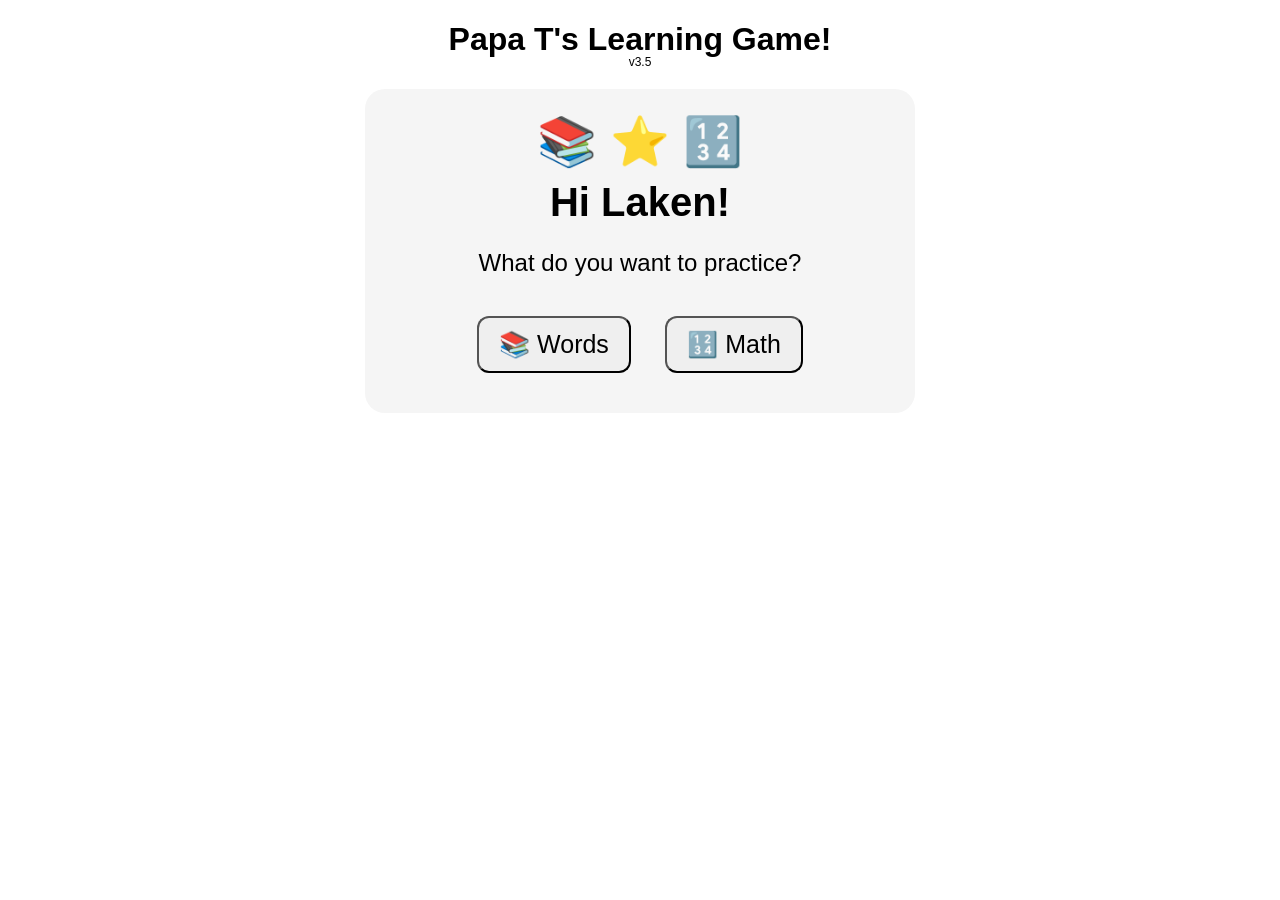
==== index.html @ df025a1c "Add files via upload" ====
<!DOCTYPE html>
<html>
<head>
    <meta name="viewport" content="width=device-width, initial-scale=1.0">
    <title>Terry's Learning Game</title>
    <link rel="stylesheet" href="style.css?v=3">
</head>

<body>

    <h1>Papa T's Learning Game!</h1>
    <p class="version">v3.5</p>

    <div id="welcomeScreen" class="welcomeScreen">

        <div class="welcomeIcons">
            📚 ⭐ 🔢
        </div>

        <h2>Hi Laken!</h2>

        <p class="welcomeMessage">
            What do you want to practice?
        </p>

        <button class="gameButton" onclick="beginGame('fry100')">
            📚 Words
        </button>

        <button class="gameButton" onclick="beginGame('mathFacts')">
            🔢 Math
        </button>

    </div>


    <div id="gameArea" style="display:none;">

        <div class="imageFrame" id="displayArea">

            <img id="cardImage"
                 class="cardImage"
                 src=""
                 alt="">

            <div id="displayText"></div>

        </div>


        <div class="card">
            <h2 id="question"></h2>
            <h2 id="answer"></h2>
        </div>


        <button id="showButton"
                class="gameButton">
            Show Answer
        </button>

        <button id="gotItButton"
                class="gameButton"
                onclick="gotIt()">
            Got It!
        </button>

        <button id="missedButton"
                class="gameButton"
                onclick="missedIt()">
            Try Again
        </button>

        <button id="wordsAgainButton"
                class="gameButton"
                onclick="beginNextGame('fry100')">
            📚 Words
        </button>

        <button id="mathAgainButton"
                class="gameButton"
                onclick="beginNextGame('mathFacts')">
            🔢 Math
        </button>

        <button id="speakButton"
                class="gameButton"
                onclick="startListening()">
            🎤 Speak
        </button>

        <p id="score"></p>

    </div>


    <!-- For clearing out array in localStorage
    <button class="gameButton"
            onclick="resetProgress()">
        Reset Progress
    </button>
    -->


    <!-- For stepping through a deck
    <button class="gameButton"
            onclick="nextCard()">
        Next Card
    </button>
    -->


    <script src="script.js?v=200b"></script>

</body>
</html>
---- style.css ----
/* =========================================================
   Papa T's Learning Game
   style.css
   Cleaned and organized version
   ========================================================= */


/* ---------------------------------------------------------
   1. PAGE BASICS
   Applies to the whole page.
   --------------------------------------------------------- */

body {
    text-align: center;
    font-family: Arial, Helvetica, sans-serif;
    margin: 0;
    padding: 0;
}


/* ---------------------------------------------------------
   2. MAIN QUESTION / WORD
   This is the large word Laken reads.
   --------------------------------------------------------- */

#question {
    font-size: 48px;
    font-weight: bold;
    margin: 20px 0;
}


/* ---------------------------------------------------------
   3. FLEXIBLE DISPLAY AREA
   Hidden until JavaScript decides to show it.
   --------------------------------------------------------- */

#displayArea {
    display: none;
}

#displayText {
    display: none;
    width: 100%;
    min-height: 120px;
    height: auto;

    align-items: center;
    justify-content: center;

    text-align: center;
    font-size: 3rem;
    font-weight: bold;

    padding: 15px;
    box-sizing: border-box;
}


/* ---------------------------------------------------------
   4. MAIN GAME CARD
   The central play area.
   --------------------------------------------------------- */

.card {
    width: 90%;
    max-width: 400px;
    min-height: 200px;

    margin: 30px auto;
    padding: 20px;

    background: #f9f9f9;
    border: 2px solid #444;
    border-radius: 20px;

    box-shadow: 0 6px 14px rgba(0, 0, 0, 0.18);
}

/* Listening message while microphone is active */
.listening {
    font-size: 1.1rem;
    font-weight: normal;
    color: #666;
}


/* ---------------------------------------------------------
   5. IMAGE AREA
   Used for Papa T image, card pictures, and other artwork.
   --------------------------------------------------------- */

.imageFrame {
    width: 90%;
    max-width: 400px;
    min-height: 120px;
    height: auto;

    margin: 15px auto;

    background: white;
    border: 2px solid #333;
    border-radius: 18px;

    overflow: hidden;
}

.cardImage {
    width: 100%;
    height: 100%;
    object-fit: contain;
}


/* ---------------------------------------------------------
   6. ANSWER / RESULT MESSAGE
   "Correct!", "Try Again", and homophone messages appear here.
   --------------------------------------------------------- */

#answer {
    font-size: 1.4rem;
    line-height: 1.5;
    margin-top: 20px;
    min-height: 70px;
}


/* ---------------------------------------------------------
   7. BUTTONS
   Shared styling for Speak, Next, Got It, Try Again, etc.
   --------------------------------------------------------- */

.gameButton {
    font-size: 25px;
    padding: 12px 20px;
    margin: 15px;

    border-radius: 12px;
    cursor: pointer;
}

#gotItButton,
#missedButton {
    width: 140px;
}


/* ---------------------------------------------------------
   8. WELCOME SCREEN
   Start-of-game panel.
   --------------------------------------------------------- */

.welcomeScreen {
    text-align: center;

    padding: 25px;
    max-width: 500px;
    margin: 20px auto;

    border-radius: 20px;
    background: #f5f5f5;
}

.welcomeScreen h2 {
    font-size: 2.5rem;
    margin: 10px;
}

.welcomeIcons {
    font-size: 3rem;
}

.welcomeMessage {
    font-size: 1.5rem;
}

.welcomeDeck {
    font-size: 1.2rem;
    font-weight: bold;
}


/* ---------------------------------------------------------
   9. END-OF-ROUND IMAGE
   Optional class for the "Round Complete!" PNG.
   If the image already uses class="cardImage", you do not
   have to change anything. This class is only here if you
   want the end-round artwork to have its own size later.
   --------------------------------------------------------- */

.roundCompleteImage {
    width: 100%;
    max-width: 500px;
    height: auto;

    display: block;
    margin: 20px auto;

    border-radius: 18px;
}


/* ---------------------------------------------------------
   10. VERSION NUMBER
   Small footer text.
   --------------------------------------------------------- */

.version {
    font-size: 12px;
    margin-top: -25px;
}


/* ---------------------------------------------------------
   11. SMALL-SCREEN ADJUSTMENTS
   Keeps the play screen comfortable on an iPhone.
   --------------------------------------------------------- */

@media (max-width: 500px) {

    #question {
        font-size: 42px;
    }

    .gameButton {
        font-size: 23px;
        margin: 10px;
    }

    .card {
        width: 88%;
        padding: 16px;
    }

    #answer {
        font-size: 1.25rem;
    }
}
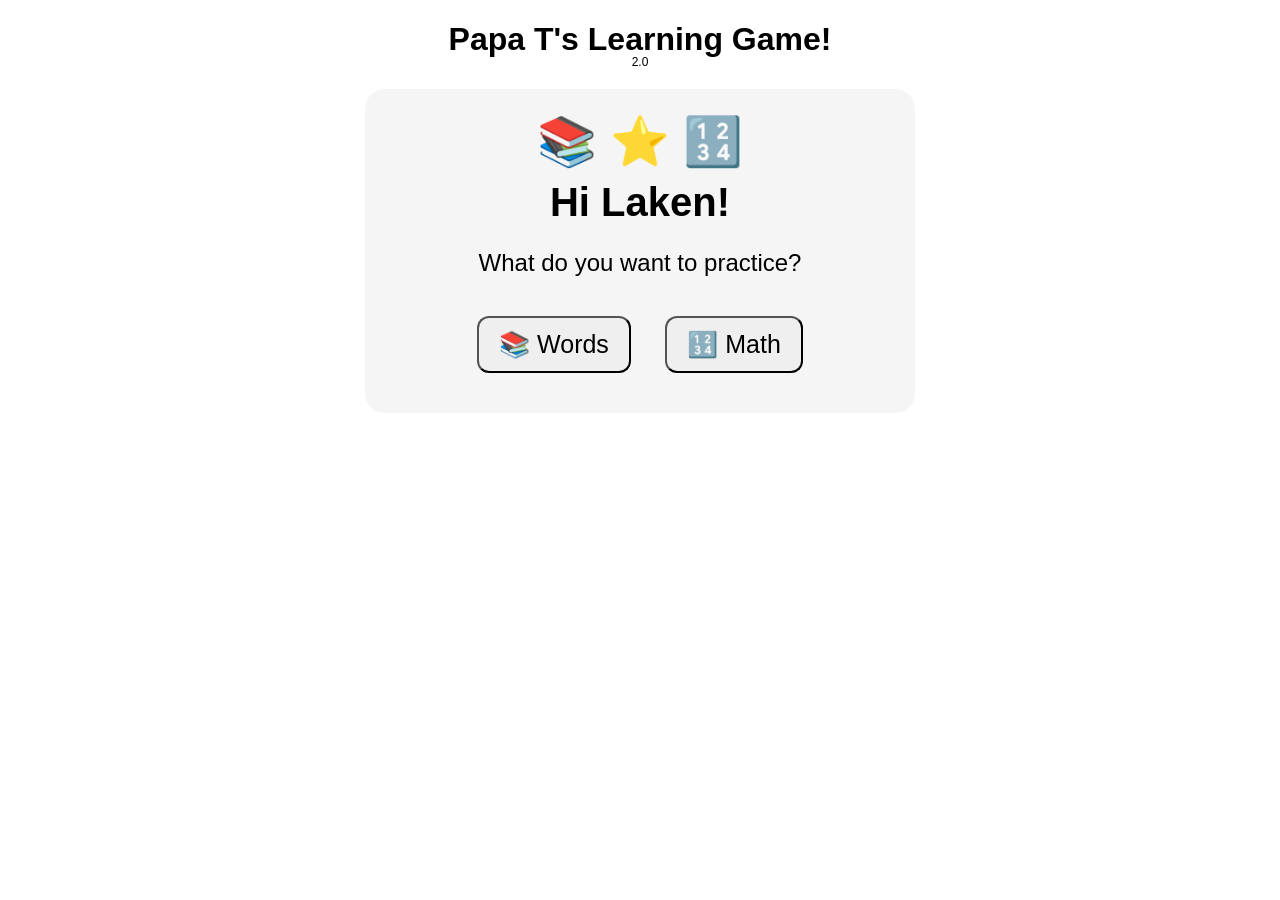
==== commit 15667699: "Add files via upload" ====
--- a/index.html
+++ b/index.html
@@ -3,13 +3,13 @@
 <head>
     <meta name="viewport" content="width=device-width, initial-scale=1.0">
     <title>Terry's Learning Game</title>
-    <link rel="stylesheet" href="style.css?v=3">
+    <link rel="stylesheet" href="style.css?v=4">
 </head>
 
 <body>
 
     <h1>Papa T's Learning Game!</h1>
-    <p class="version">v3.5</p>
+    <p class="version">2.0</p>
 
     <div id="welcomeScreen" class="welcomeScreen">
 
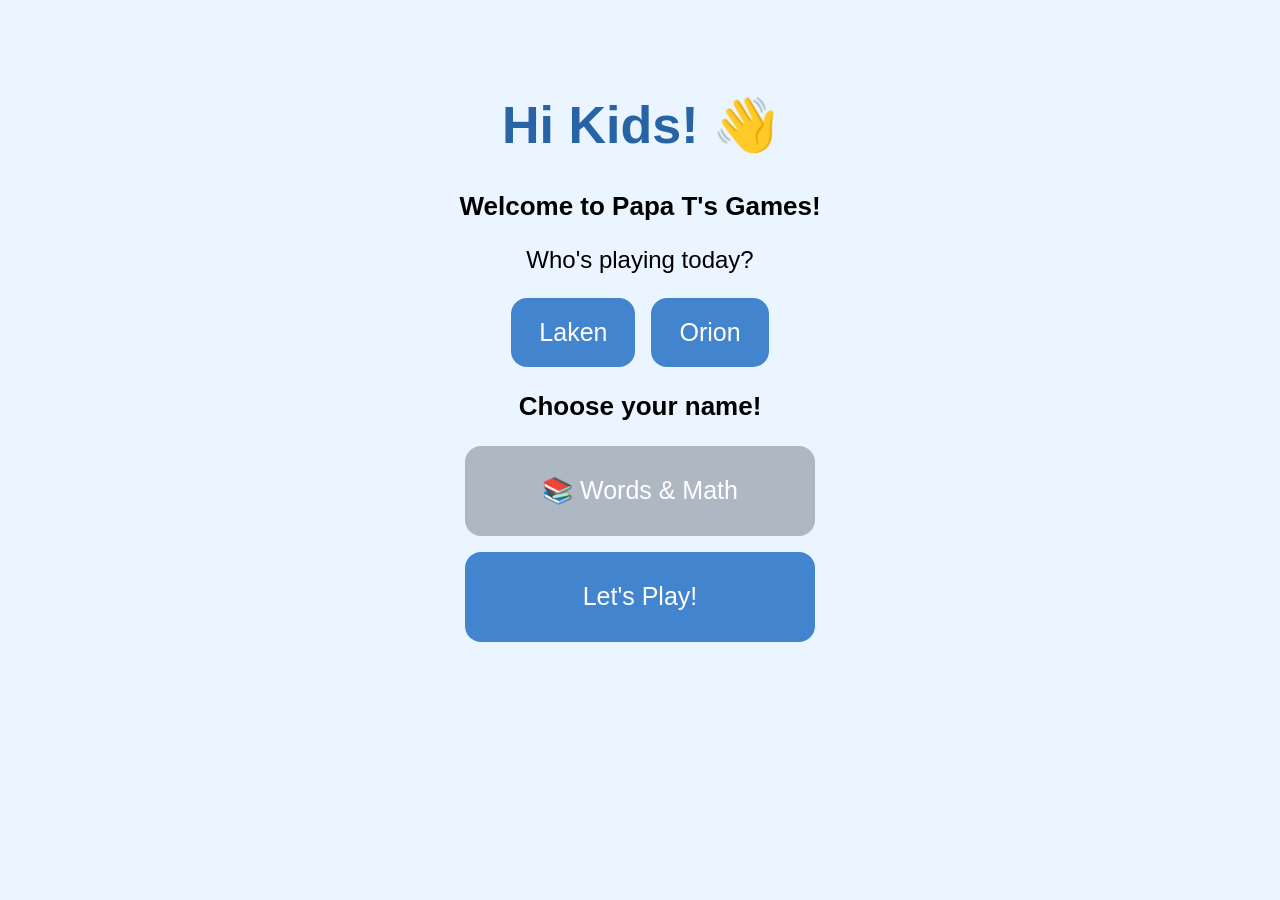
==== commit 12894c9d: "Add files via upload" ====
--- a/index.html
+++ b/index.html
@@ -1,116 +1,72 @@
+
 <!DOCTYPE html>
-<html>
+<html lang="en">
 <head>
-    <meta name="viewport" content="width=device-width, initial-scale=1.0">
-    <title>Terry's Learning Game</title>
-    <link rel="stylesheet" href="style.css?v=4">
+    <meta charset="UTF-8">
+    <meta name="viewport"
+          content="width=device-width, initial-scale=1.0">
+
+    <title>Papa T's Games</title>
+    <link rel="stylesheet" href="home.css">
 </head>
 
 <body>
+    <main class="home">
+        <h1>Hi Kids! 👋</h1>
+        <h2>Welcome to Papa T's Games!</h2>
 
-    <h1>Papa T's Learning Game!</h1>
-    <p class="version">2.0</p>
+        <p>Who's playing today?</p>
 
-    <div id="welcomeScreen" class="welcomeScreen">
+        <div class="studentButtons">
+            <button onclick="selectStudent('Laken', this)">
+                Laken
+            </button>
 
-        <div class="welcomeIcons">
-            📚 ⭐ 🔢
+            <button onclick="selectStudent('Orion', this)">
+                Orion
+            </button>
         </div>
 
-        <h2>Hi Laken!</h2>
+        <h2 id="greeting">Choose your name!</h2>
 
-        <p class="welcomeMessage">
-            What do you want to practice?
-        </p>
+        <div class="gameButtons">
+            <button id="wordsButton"
+                    onclick="startGame('ptlg.html')"
+                    disabled>
+                📚 Words & Math
+            </button>
 
-        <button class="gameButton" onclick="beginGame('fry100')">
-            📚 Words
-        </button>
+            <button id="orionButton"
+                    onclick="startGame('ptog.html')"
+                🔴 Shapes & Colors
+                <small>Let's Play!</small>
+            </button>
+        </div>
+    </main>
 
-        <button class="gameButton" onclick="beginGame('mathFacts')">
-            🔢 Math
-        </button>
+    <script>
+        let studentName = "";
 
-    </div>
+        function selectStudent(name, button) {
+            studentName = name;
 
+            document.getElementById("greeting").textContent =
+                "Hi " + name + "! What shall we play?";
 
-    <div id="gameArea" style="display:none;">
+            document.querySelectorAll(".studentButtons button")
+                .forEach(b => b.classList.remove("selected"));
 
-        <div class="imageFrame" id="displayArea">
+            button.classList.add("selected");
 
-            <img id="cardImage"
-                 class="cardImage"
-                 src=""
-                 alt="">
+            document.getElementById("wordsButton").disabled = false;
+        }
 
-            <div id="displayText"></div>
+        function startGame(page) {
+            if (!studentName) return;
 
-        </div>
-
-
-        <div class="card">
-            <h2 id="question"></h2>
-            <h2 id="answer"></h2>
-        </div>
-
-
-        <button id="showButton"
-                class="gameButton">
-            Show Answer
-        </button>
-
-        <button id="gotItButton"
-                class="gameButton"
-                onclick="gotIt()">
-            Got It!
-        </button>
-
-        <button id="missedButton"
-                class="gameButton"
-                onclick="missedIt()">
-            Try Again
-        </button>
-
-        <button id="wordsAgainButton"
-                class="gameButton"
-                onclick="beginNextGame('fry100')">
-            📚 Words
-        </button>
-
-        <button id="mathAgainButton"
-                class="gameButton"
-                onclick="beginNextGame('mathFacts')">
-            🔢 Math
-        </button>
-
-        <button id="speakButton"
-                class="gameButton"
-                onclick="startListening()">
-            🎤 Speak
-        </button>
-
-        <p id="score"></p>
-
-    </div>
-
-
-    <!-- For clearing out array in localStorage
-    <button class="gameButton"
-            onclick="resetProgress()">
-        Reset Progress
-    </button>
-    -->
-
-
-    <!-- For stepping through a deck
-    <button class="gameButton"
-            onclick="nextCard()">
-        Next Card
-    </button>
-    -->
-
-
-    <script src="script.js?v=200b"></script>
-
+            window.location.href =
+                page + "?student=" + encodeURIComponent(studentName);
+        }
+    </script>
 </body>
-</html>+</html>
--- a/home.css
+++ b/home.css
@@ -0,0 +1,71 @@
+
+body {
+    margin: 0;
+    font-family: Arial, sans-serif;
+    background: #eaf5ff;
+    text-align: center;
+}
+
+.home {
+    max-width: 600px;
+    margin: 40px auto;
+    padding: 20px;
+}
+
+h1 {
+    font-size: 52px;
+    color: #2863a5;
+}
+
+h2 {
+    font-size: 26px;
+}
+
+p {
+    font-size: 24px;
+}
+
+.studentButtons,
+.gameButtons {
+    display: flex;
+    justify-content: center;
+    flex-wrap: wrap;
+    gap: 16px;
+    margin: 24px 0;
+}
+
+button {
+    font-size: 25px;
+    padding: 20px 28px;
+    border: none;
+    border-radius: 16px;
+    background: #4384cf;
+    color: white;
+    cursor: pointer;
+}
+
+button.selected {
+    background: #24834b;
+}
+
+.gameButtons {
+    flex-direction: column;
+    align-items: center;
+}
+
+.gameButtons button {
+    width: 100%;
+    max-width: 350px;
+    min-height: 90px;
+}
+
+button:disabled {
+    background: #aeb8c3;
+    cursor: not-allowed;
+}
+
+small {
+    display: block;
+    font-size: 15px;
+    margin-top: 8px;
+}
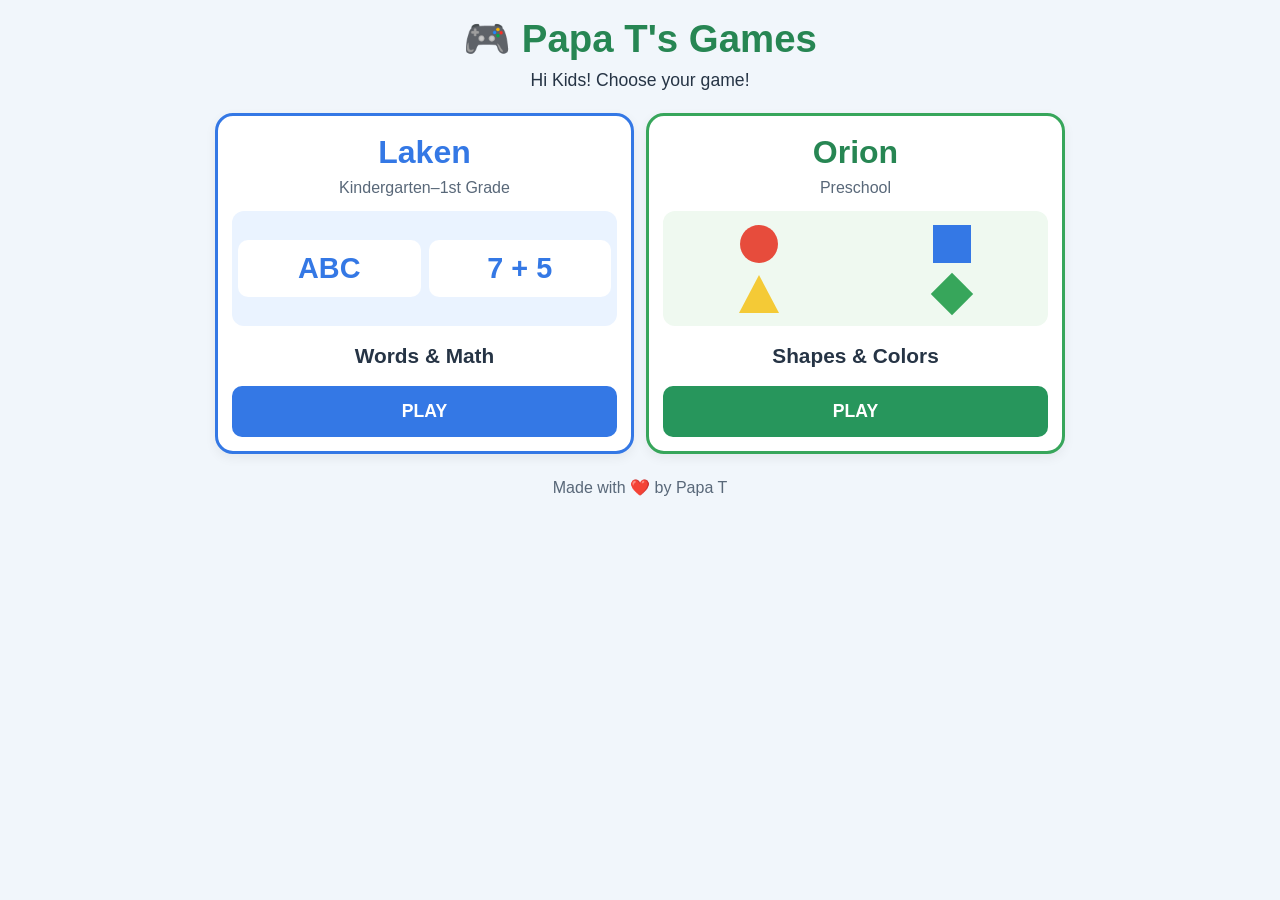
==== commit e4a9970d: "Add files via upload" ====
--- a/index.html
+++ b/index.html
@@ -7,66 +7,57 @@
           content="width=device-width, initial-scale=1.0">
 
     <title>Papa T's Games</title>
-    <link rel="stylesheet" href="home.css">
+    <link rel="stylesheet" href="home.css?v=4">
 </head>
 
 <body>
     <main class="home">
-        <h1>Hi Kids! 👋</h1>
-        <h2>Welcome to Papa T's Games!</h2>
 
-        <p>Who's playing today?</p>
+        <header class="welcome">
+            <h1>🎮 Papa T's Games</h1>
+            <p>Hi Kids! Choose your game!</p>
+        </header>
 
-        <div class="studentButtons">
-            <button onclick="selectStudent('Laken', this)">
-                Laken
-            </button>
+        <section class="gameCard lakenCard">
+            <h2>Laken</h2>
+            <p class="grade">Kindergarten–1st Grade</p>
 
-            <button onclick="selectStudent('Orion', this)">
-                Orion
-            </button>
-        </div>
+            <div class="gamePicture lakenPicture">
+                <div class="learningTile">ABC</div>
+                <div class="learningTile">7 + 5</div>
+            </div>
 
-        <h2 id="greeting">Choose your name!</h2>
+            <h3>Words &amp; Math</h3>
 
-        <div class="gameButtons">
-            <button id="wordsButton"
-                    onclick="startGame('ptlg.html')"
-                    disabled>
-                📚 Words & Math
-            </button>
+            <a class="playButton lakenButton"
+               href="ptlg.html?student=Laken">
+                PLAY
+            </a>
+        </section>
 
-            <button id="orionButton"
-                    onclick="startGame('ptog.html')"
-                🔴 Shapes & Colors
-                <small>Let's Play!</small>
-            </button>
-        </div>
+        <section class="gameCard orionCard">
+            <h2>Orion</h2>
+            <p class="grade">Preschool</p>
+
+            <div class="gamePicture orionPicture">
+                <div class="shapePictures">
+                    <div class="circle"></div>
+                    <div class="square"></div>
+                    <div class="triangle"></div>
+                    <div class="diamond"></div>
+                </div>
+            </div>
+
+            <h3>Shapes &amp; Colors</h3>
+
+            <a class="playButton orionButton"
+               href="ptog.html?student=Orion">
+                PLAY
+            </a>
+        </section>
+
+        <footer>Made with ❤️ by Papa T</footer>
+
     </main>
-
-    <script>
-        let studentName = "";
-
-        function selectStudent(name, button) {
-            studentName = name;
-
-            document.getElementById("greeting").textContent =
-                "Hi " + name + "! What shall we play?";
-
-            document.querySelectorAll(".studentButtons button")
-                .forEach(b => b.classList.remove("selected"));
-
-            button.classList.add("selected");
-
-            document.getElementById("wordsButton").disabled = false;
-        }
-
-        function startGame(page) {
-            if (!studentName) return;
-
-            window.location.href =
-                page + "?student=" + encodeURIComponent(studentName);
-        }
-    </script>
 </body>
 </html>
--- a/home.css
+++ b/home.css
@@ -1,71 +1,207 @@
+
+* {
+    box-sizing: border-box;
+}
 
 body {
     margin: 0;
-    font-family: Arial, sans-serif;
-    background: #eaf5ff;
+    font-family: Arial, Helvetica, sans-serif;
+    background: #f1f6fb;
+    color: #263445;
+}
+
+.home {
+    width: min(100% - 20px, 850px);
+    margin: 0 auto;
+    padding: 16px 0;
+
+    display: grid;
+    grid-template-columns: repeat(2, minmax(0, 1fr));
+    gap: 12px;
+}
+
+.welcome {
+    grid-column: 1 / -1;
     text-align: center;
-}
-
-.home {
-    max-width: 600px;
-    margin: 40px auto;
-    padding: 20px;
-}
-
-h1 {
-    font-size: 52px;
-    color: #2863a5;
-}
-
-h2 {
-    font-size: 26px;
-}
-
-p {
-    font-size: 24px;
-}
-
-.studentButtons,
-.gameButtons {
+    margin-bottom: 10px;
+}
+
+.welcome h1 {
+    color: #278653;
+    font-size: clamp(1.6rem, 5vw, 2.4rem);
+    margin: 0 0 8px;
+}
+
+.welcome p {
+    font-size: 1.1rem;
+    margin: 0;
+}
+
+.gameCard {
+    min-width: 0;
+    background: white;
+    border: 3px solid;
+    border-radius: 18px;
+    padding: 14px;
+
     display: flex;
-    justify-content: center;
-    flex-wrap: wrap;
-    gap: 16px;
-    margin: 24px 0;
-}
-
-button {
-    font-size: 25px;
-    padding: 20px 28px;
-    border: none;
-    border-radius: 16px;
-    background: #4384cf;
-    color: white;
-    cursor: pointer;
-}
-
-button.selected {
-    background: #24834b;
-}
-
-.gameButtons {
     flex-direction: column;
     align-items: center;
-}
-
-.gameButtons button {
+    text-align: center;
+
+    box-shadow: 0 4px 12px rgba(0,0,0,.06);
+}
+
+.lakenCard {
+    border-color: #3478e5;
+}
+
+.orionCard {
+    border-color: #37a65b;
+}
+
+.gameCard h2 {
+    font-size: clamp(1.4rem, 4vw, 2rem);
+    margin: 4px 0;
+}
+
+.lakenCard h2 {
+    color: #3478e5;
+}
+
+.orionCard h2 {
+    color: #278653;
+}
+
+.grade {
+    font-size: clamp(.75rem, 2vw, 1rem);
+    color: #596879;
+    margin: 4px 0 14px;
+}
+
+.gamePicture {
     width: 100%;
-    max-width: 350px;
-    min-height: 90px;
-}
-
-button:disabled {
-    background: #aeb8c3;
-    cursor: not-allowed;
-}
-
-small {
+    min-height: 115px;
+    border-radius: 12px;
+    padding: 12px 6px;
+
+    display: flex;
+    align-items: center;
+    justify-content: center;
+}
+
+.lakenPicture {
+    background: #eaf3ff;
+    gap: 8px;
+}
+
+.orionPicture {
+    background: #eff9f0;
+}
+
+.learningTile {
+    background: white;
+    color: #3478e5;
+    font-weight: bold;
+    font-size: clamp(1rem, 3vw, 1.8rem);
+    border-radius: 10px;
+    padding: 12px 6px;
+    flex: 1;
+}
+
+.shapePictures {
+    width: 100%;
+    display: grid;
+    grid-template-columns: repeat(2, 1fr);
+    gap: 12px;
+    justify-items: center;
+    align-items: center;
+}
+
+.circle {
+    width: 38px;
+    height: 38px;
+    background: #e74c3c;
+    border-radius: 50%;
+}
+
+.square {
+    width: 38px;
+    height: 38px;
+    background: #3478e5;
+}
+
+.triangle {
+    width: 0;
+    height: 0;
+    border-left: 20px solid transparent;
+    border-right: 20px solid transparent;
+    border-bottom: 38px solid #f4ca36;
+}
+
+.diamond {
+    width: 30px;
+    height: 30px;
+    background: #37a65b;
+    transform: rotate(45deg);
+}
+
+.gameCard h3 {
+    font-size: clamp(.95rem, 2.5vw, 1.3rem);
+    margin: 18px 0;
+}
+
+.playButton {
     display: block;
-    font-size: 15px;
-    margin-top: 8px;
-}
+    width: 100%;
+    margin-top: auto;
+    padding: 15px 6px;
+    border-radius: 10px;
+
+    color: white;
+    text-decoration: none;
+    font-size: 1.1rem;
+    font-weight: bold;
+}
+
+.lakenButton {
+    background: #3478e5;
+}
+
+.orionButton {
+    background: #27965c;
+}
+
+.playButton:active {
+    transform: scale(.98);
+}
+
+.playButton:focus-visible {
+    outline: 3px solid #263445;
+    outline-offset: 3px;
+}
+
+footer {
+    grid-column: 1 / -1;
+    text-align: center;
+    color: #596879;
+    padding: 12px;
+}
+
+@media (max-width: 400px) {
+    .gameCard {
+        padding: 9px;
+    }
+
+    .shapePictures {
+        gap: 8px;
+    }
+
+    .gamePicture {
+        min-height: 105px;
+    }
+
+    .gameCard h3 {
+        margin: 12px 0;
+    }
+}
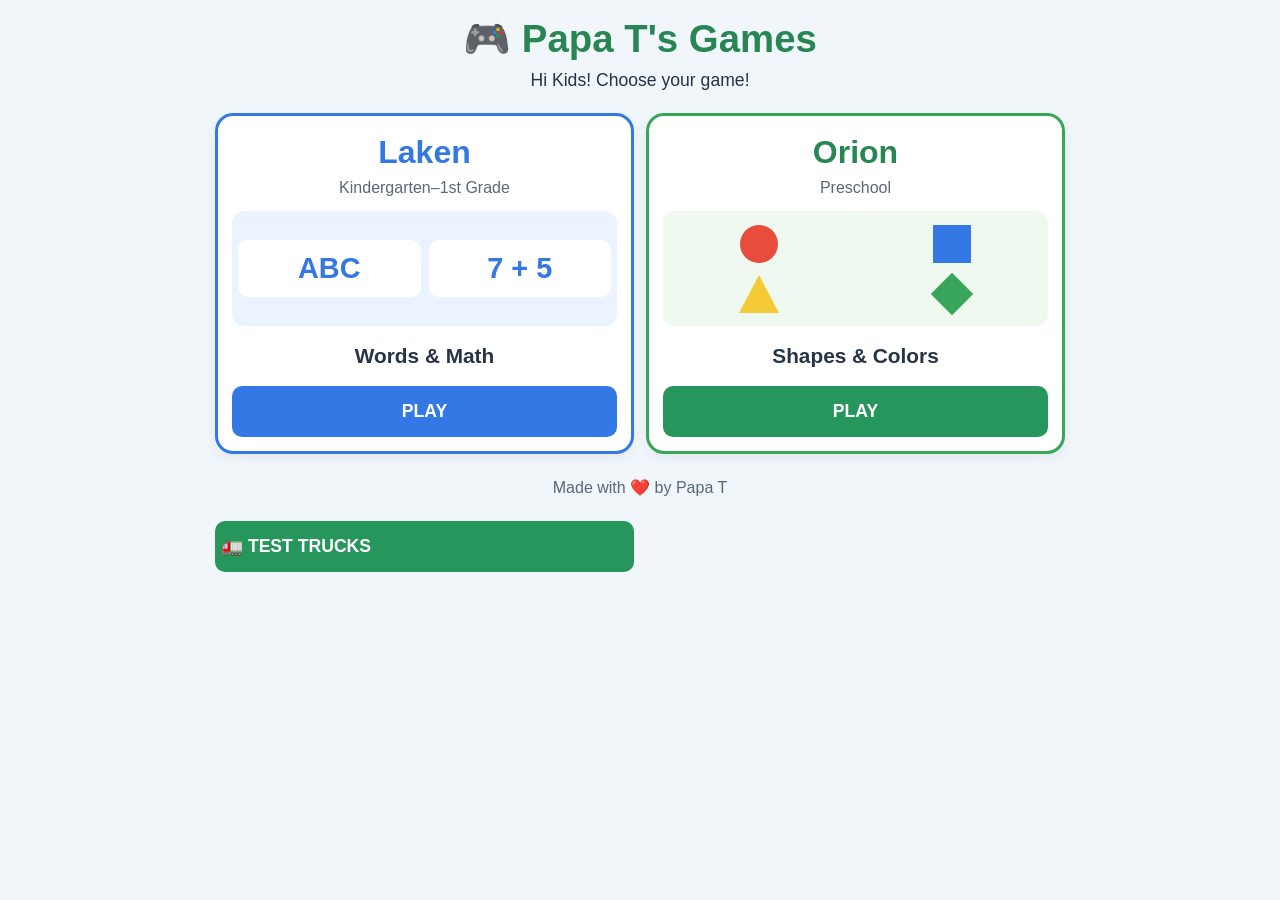
==== commit 5b531f11: "Add files via upload" ====
--- a/index.html
+++ b/index.html
@@ -7,7 +7,7 @@
           content="width=device-width, initial-scale=1.0">
 
     <title>Papa T's Games</title>
-    <link rel="stylesheet" href="home.css?v=4">
+    <link rel="stylesheet" href="home.css?v=5">
 </head>
 
 <body>
@@ -58,6 +58,11 @@
 
         <footer>Made with ❤️ by Papa T</footer>
 
+<a class="playButton orionButton"
+   href="trucks.html">
+    🚛 TEST TRUCKS
+</a>
+
     </main>
 </body>
 </html>
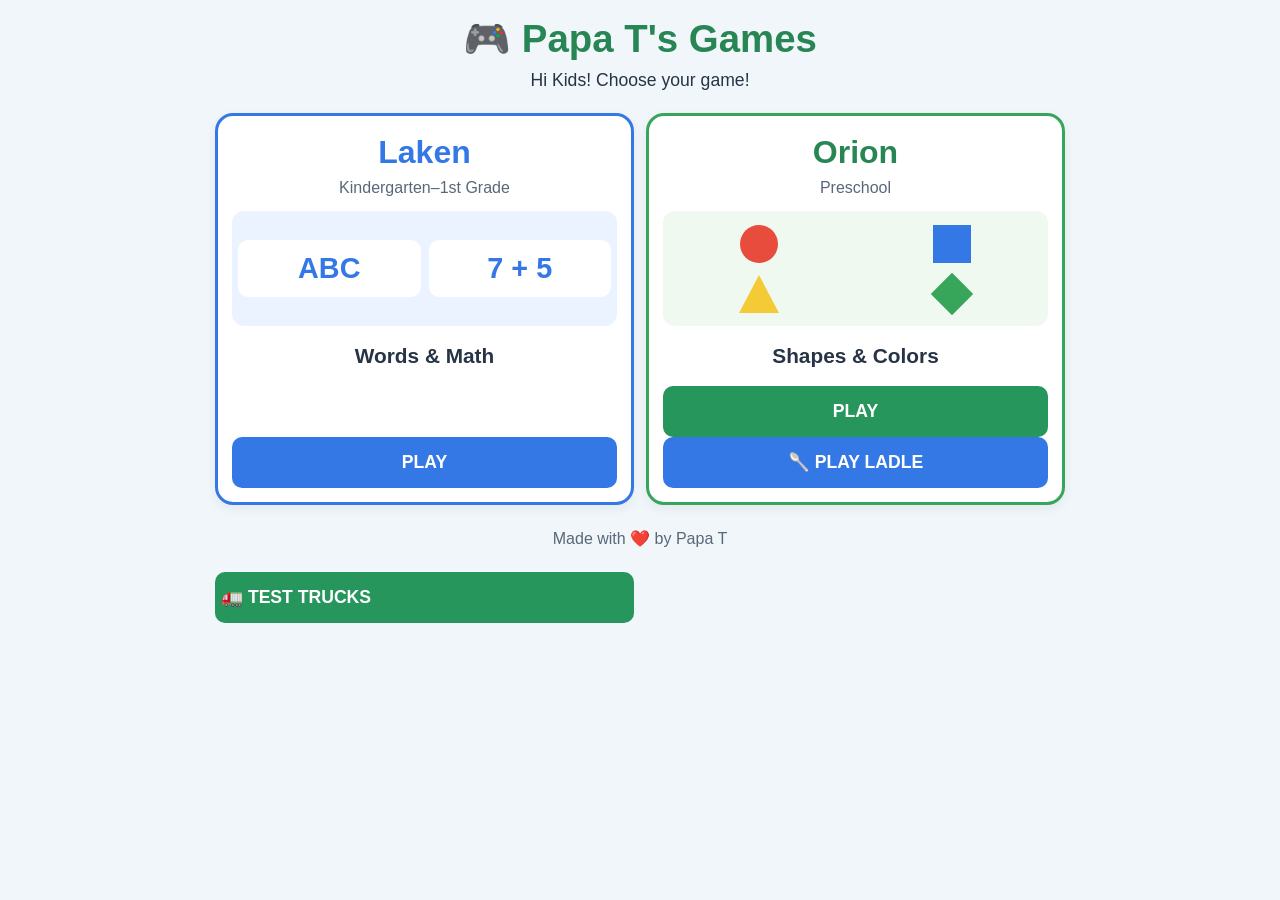
==== commit 93d0b642: "Add files via upload" ====
--- a/index.html
+++ b/index.html
@@ -54,6 +54,12 @@
                href="ptog.html?student=Orion">
                 PLAY
             </a>
+
+            <a class="playButton lakenButton"
+            href="wordle.html">
+                🥄 PLAY LADLE
+            </a>
+
         </section>
 
         <footer>Made with ❤️ by Papa T</footer>
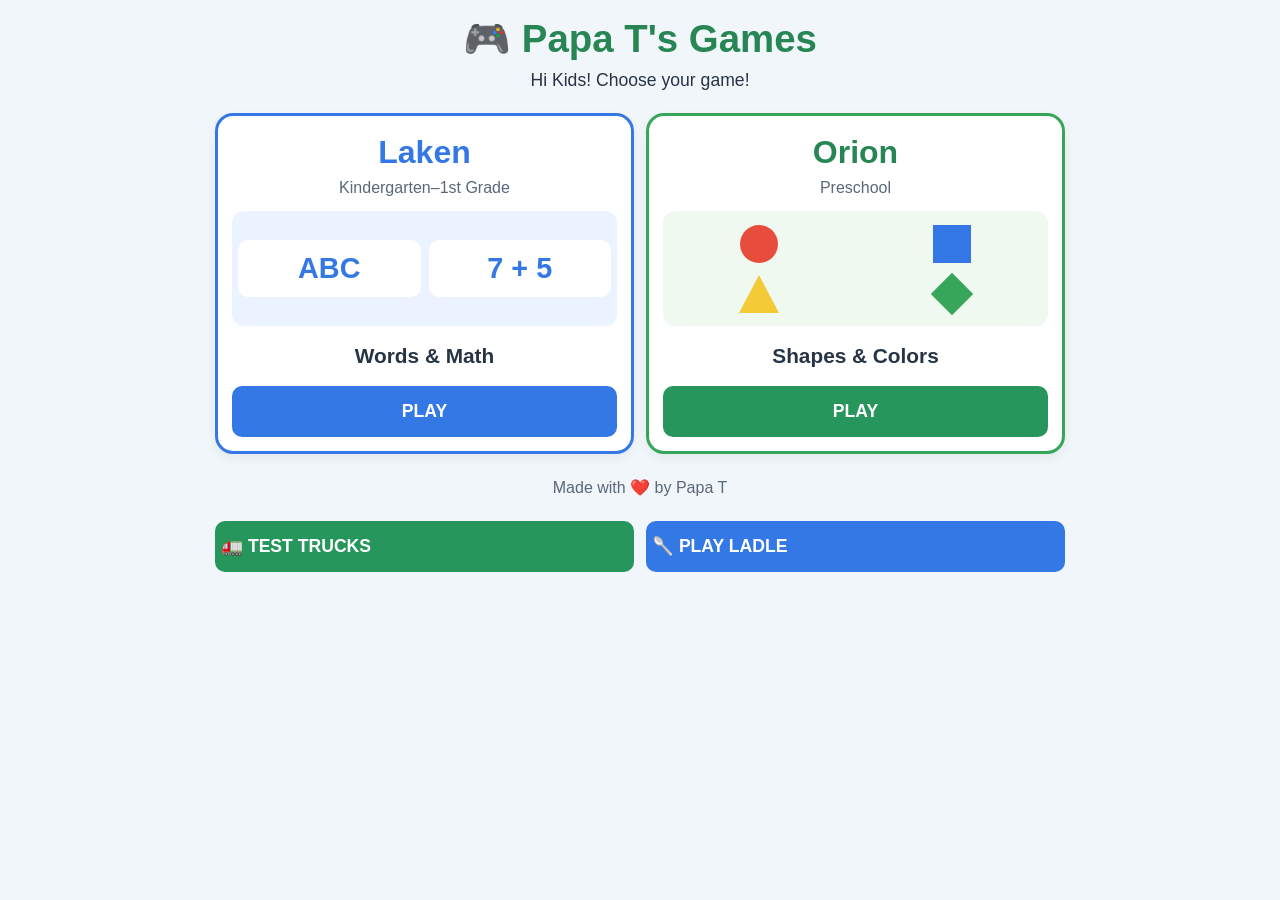
==== commit 80746908: "Add files via upload" ====
--- a/index.html
+++ b/index.html
@@ -55,11 +55,6 @@
                 PLAY
             </a>
 
-            <a class="playButton lakenButton"
-            href="wordle.html">
-                🥄 PLAY LADLE
-            </a>
-
         </section>
 
         <footer>Made with ❤️ by Papa T</footer>
@@ -69,6 +64,11 @@
     🚛 TEST TRUCKS
 </a>
 
+<a class="playButton lakenButton"
+href="wordle.html">
+    🥄 PLAY LADLE
+</a>
+
     </main>
 </body>
 </html>
